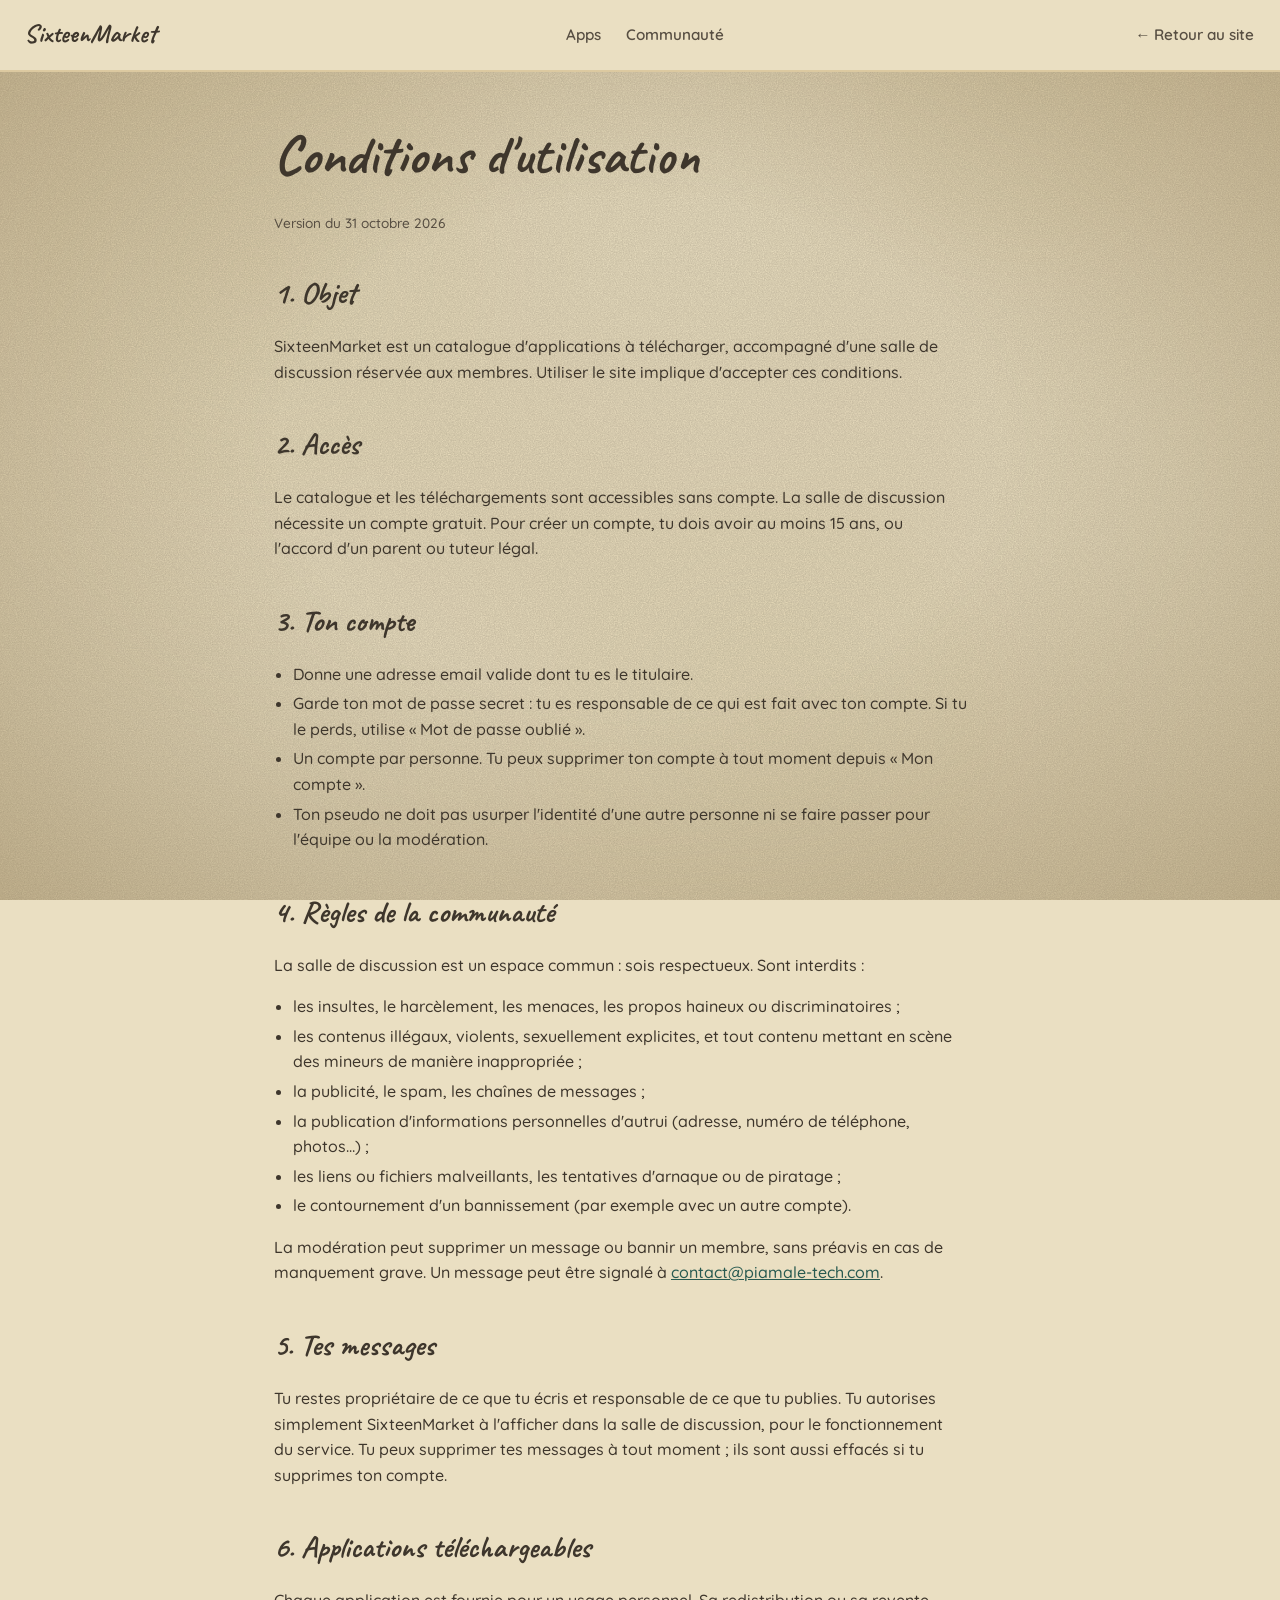
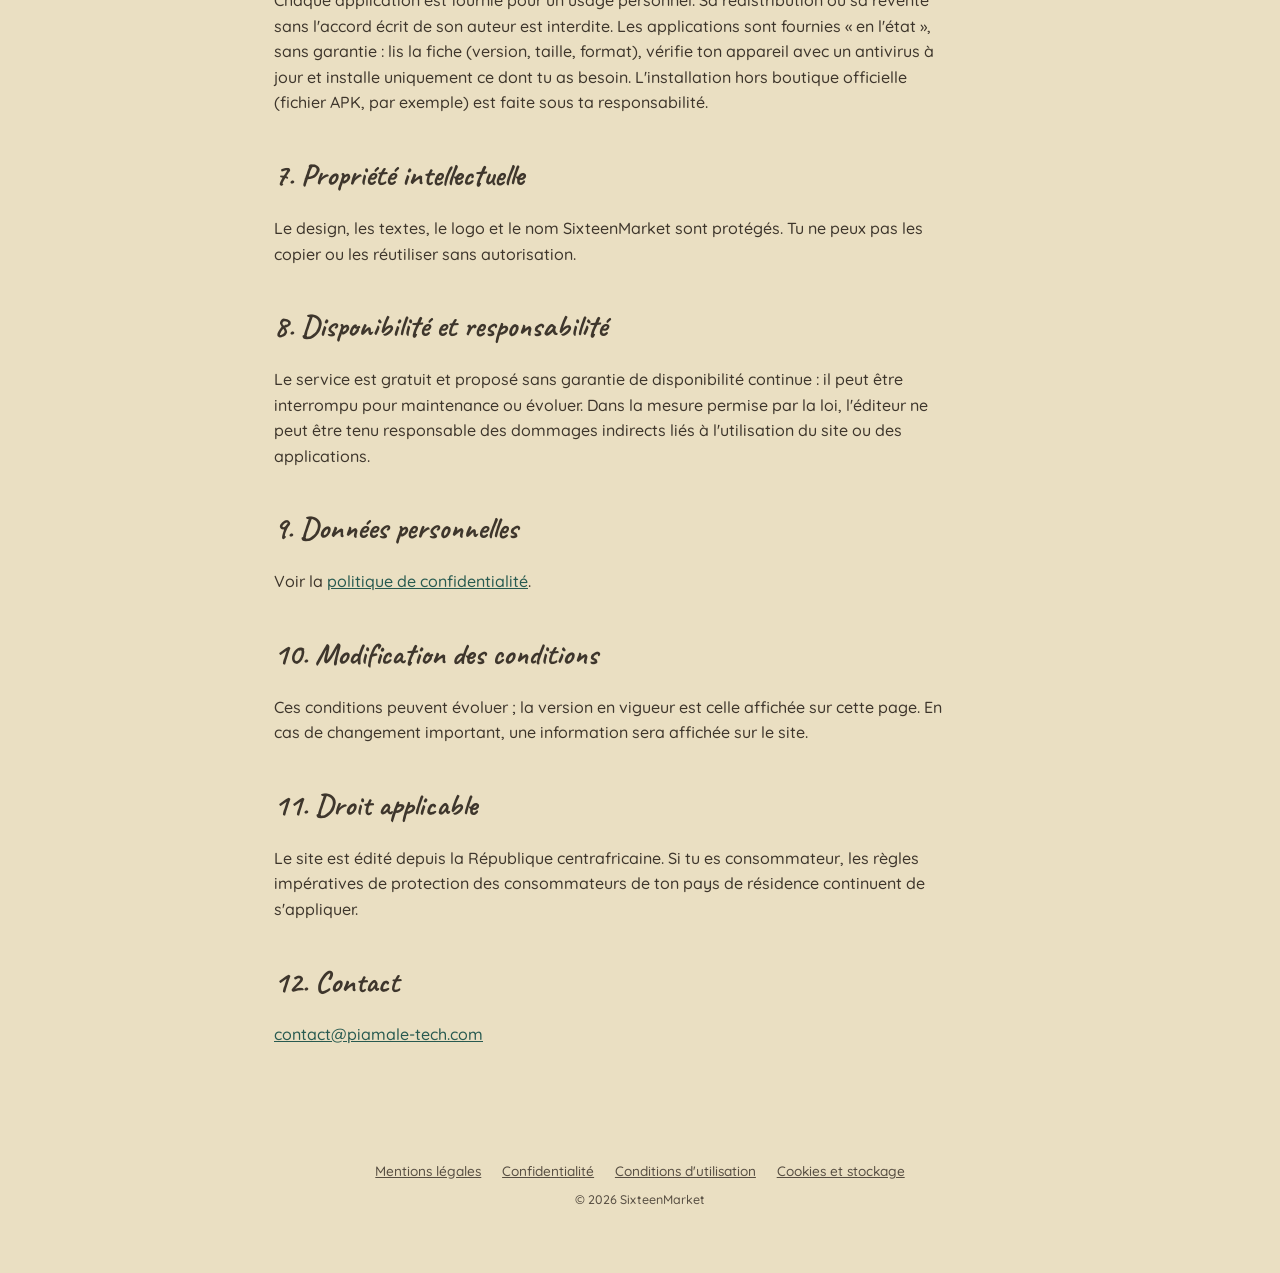
==== cgu.html @ 057de606 "SixteenMarket v3" ====
<!DOCTYPE html>
<html lang="fr">
<head>
  <meta charset="UTF-8">
  <meta name="viewport" content="width=device-width, initial-scale=1.0">
  <title>Conditions d&#x27;utilisation – SixteenMarket</title>
  <meta http-equiv="Content-Security-Policy" content="default-src 'none'; style-src 'self'; img-src 'self' data:; font-src 'self'; base-uri 'self'; form-action 'none'; object-src 'none'">
  <meta name="referrer" content="strict-origin-when-cross-origin">
  <meta name="description" content="Conditions d&#x27;utilisation de SixteenMarket : compte, règles de la communauté, applications téléchargeables.">
  <meta name="robots" content="index, follow">
  <meta name="theme-color" content="#EADFC2">
  <link rel="canonical" href="https://sixteenmarket.github.io/sixteenmarket/cgu.html">
  <link rel="icon" href="favicon.svg" type="image/svg+xml">
  <link rel="icon" href="icon-192.png" sizes="192x192" type="image/png">
  <link rel="apple-touch-icon" href="apple-touch-icon.png">
  <link rel="preload" href="fonts/caveat-latin-700-normal.woff2" as="font" type="font/woff2" crossorigin>
  <link rel="stylesheet" href="style.css?v=3">
</head>
<body class="legal-page">
<div class="grain-layer" aria-hidden="true"></div>
<nav class="topnav" aria-label="Navigation">
  <a class="brand" href="./">SixteenMarket</a>
  <div class="nav-links">
    <a class="nav-link" href="./#/apps">Apps</a>
    <a class="nav-link" href="./#/communaute">Communauté</a>
  </div>
  <div class="nav-auth"><a class="nav-link" href="./">← Retour au site</a></div>
</nav>
<main class="legal" id="main">

<h1>Conditions d'utilisation</h1>
<p class="updated">Version du 31 octobre 2026</p>

<h2>1. Objet</h2>
<p>SixteenMarket est un catalogue d'applications à télécharger, accompagné d'une salle de discussion réservée aux membres. Utiliser le site implique d'accepter ces conditions.</p>

<h2>2. Accès</h2>
<p>Le catalogue et les téléchargements sont accessibles sans compte. La salle de discussion nécessite un compte gratuit. Pour créer un compte, tu dois avoir au moins 15 ans, ou l'accord d'un parent ou tuteur légal.</p>

<h2>3. Ton compte</h2>
<ul>
  <li>Donne une adresse email valide dont tu es le titulaire.</li>
  <li>Garde ton mot de passe secret : tu es responsable de ce qui est fait avec ton compte. Si tu le perds, utilise « Mot de passe oublié ».</li>
  <li>Un compte par personne. Tu peux supprimer ton compte à tout moment depuis « Mon compte ».</li>
  <li>Ton pseudo ne doit pas usurper l'identité d'une autre personne ni se faire passer pour l'équipe ou la modération.</li>
</ul>

<h2>4. Règles de la communauté</h2>
<p>La salle de discussion est un espace commun : sois respectueux. Sont interdits :</p>
<ul>
  <li>les insultes, le harcèlement, les menaces, les propos haineux ou discriminatoires ;</li>
  <li>les contenus illégaux, violents, sexuellement explicites, et tout contenu mettant en scène des mineurs de manière inappropriée ;</li>
  <li>la publicité, le spam, les chaînes de messages ;</li>
  <li>la publication d'informations personnelles d'autrui (adresse, numéro de téléphone, photos…) ;</li>
  <li>les liens ou fichiers malveillants, les tentatives d'arnaque ou de piratage ;</li>
  <li>le contournement d'un bannissement (par exemple avec un autre compte).</li>
</ul>
<p>La modération peut supprimer un message ou bannir un membre, sans préavis en cas de manquement grave. Un message peut être signalé à <a href="mailto:contact@piamale-tech.com">contact@piamale-tech.com</a>.</p>

<h2>5. Tes messages</h2>
<p>Tu restes propriétaire de ce que tu écris et responsable de ce que tu publies. Tu autorises simplement SixteenMarket à l'afficher dans la salle de discussion, pour le fonctionnement du service. Tu peux supprimer tes messages à tout moment ; ils sont aussi effacés si tu supprimes ton compte.</p>

<h2>6. Applications téléchargeables</h2>
<p>Chaque application est fournie pour un usage personnel. Sa redistribution ou sa revente sans l'accord écrit de son auteur est interdite. Les applications sont fournies « en l'état », sans garantie : lis la fiche (version, taille, format), vérifie ton appareil avec un antivirus à jour et installe uniquement ce dont tu as besoin. L'installation hors boutique officielle (fichier APK, par exemple) est faite sous ta responsabilité.</p>

<h2>7. Propriété intellectuelle</h2>
<p>Le design, les textes, le logo et le nom SixteenMarket sont protégés. Tu ne peux pas les copier ou les réutiliser sans autorisation.</p>

<h2>8. Disponibilité et responsabilité</h2>
<p>Le service est gratuit et proposé sans garantie de disponibilité continue : il peut être interrompu pour maintenance ou évoluer. Dans la mesure permise par la loi, l'éditeur ne peut être tenu responsable des dommages indirects liés à l'utilisation du site ou des applications.</p>

<h2>9. Données personnelles</h2>
<p>Voir la <a href="confidentialite.html">politique de confidentialité</a>.</p>

<h2>10. Modification des conditions</h2>
<p>Ces conditions peuvent évoluer ; la version en vigueur est celle affichée sur cette page. En cas de changement important, une information sera affichée sur le site.</p>

<h2>11. Droit applicable</h2>
<p>Le site est édité depuis la République centrafricaine. Si tu es consommateur, les règles impératives de protection des consommateurs de ton pays de résidence continuent de s'appliquer.</p>

<h2>12. Contact</h2>
<p><a href="mailto:contact@piamale-tech.com">contact@piamale-tech.com</a></p>

</main>
<footer>
  <nav class="footer-links" aria-label="Informations légales">
    <a href="mentions-legales.html">Mentions légales</a>
    <a href="confidentialite.html">Confidentialité</a>
    <a href="cgu.html">Conditions d'utilisation</a>
    <a href="confidentialite.html#stockage">Cookies et stockage</a>
  </nav>
  <p class="footer-small">© 2026 SixteenMarket</p>
</footer>
</body>
</html>
---- style.css ----
/* Polices hébergées sur le site (aucune requête vers Google Fonts : pas de transfert de l'adresse IP des visiteurs) */
@font-face{font-family:'Caveat';font-style:normal;font-weight:600 700;font-display:swap;src:url(fonts/caveat-latin-700-normal.woff2) format('woff2');}
@font-face{font-family:'Quicksand';font-style:normal;font-weight:500;font-display:swap;src:url(fonts/quicksand-latin-500-normal.woff2) format('woff2');}
@font-face{font-family:'Quicksand';font-style:normal;font-weight:600;font-display:swap;src:url(fonts/quicksand-latin-600-normal.woff2) format('woff2');}
@font-face{font-family:'Quicksand';font-style:normal;font-weight:700;font-display:swap;src:url(fonts/quicksand-latin-700-normal.woff2) format('woff2');}

:root{
    --paper:#EADFC2;
    --paper-deep:#DCC9A0;
    --ink:#3E362C;
    --ink-soft:#574E42;
    --turquoise:#5FA898;
    --turquoise-deep:#3F7C70;
    --coral:#E2896A;
    --coral-deep:#B85F45;
    --violet:#A784B0;
    --violet-deep:#7C5A87;
    --amber:#E3AC44;
    --amber-deep:#B37F26;
    --turquoise-text:#285A50;
    --coral-text:#9A4A33;
    --amber-text:#7A5410;
  }

  *{box-sizing:border-box;}
  html{scroll-behavior:smooth;}
  body{
    margin:0;
    background:var(--paper);
    color:var(--ink);
    font-family:'Quicksand',sans-serif;
    font-weight:500;
    line-height:1.6;
    overflow-x:hidden;
  }
  body::before{
    content:"";position:fixed;inset:0;pointer-events:none;z-index:1;opacity:.35;mix-blend-mode:multiply;
    background-image:
      radial-gradient(circle at 20% 30%, rgba(216,199,156,.5) 0, transparent 40%),
      radial-gradient(circle at 80% 10%, rgba(216,199,156,.4) 0, transparent 35%),
      radial-gradient(circle at 60% 80%, rgba(216,199,156,.5) 0, transparent 45%),
      repeating-linear-gradient(0deg, rgba(62,54,44,.03) 0px, transparent 1px, transparent 2px, rgba(62,54,44,.03) 3px);
  }
  .grain-layer{position:fixed;inset:0;z-index:1;pointer-events:none;background:url(grain.png);opacity:.45;}
  body::after{
    content:"";position:fixed;inset:0;pointer-events:none;z-index:1;
    background:radial-gradient(ellipse at center, transparent 40%, rgba(140,115,69,.4) 100%);
  }

  h1,h2,h3{font-family:'Caveat',cursive;font-weight:700;margin:0;color:var(--ink);}
  :focus-visible{outline:3px solid var(--amber-deep);outline-offset:2px;}
  [hidden]{display:none !important;}

  /* ---------- transition overlay ---------- */
  .page-transition{position:fixed;inset:0;z-index:9990;pointer-events:none;opacity:0;}
  .page-transition svg{position:absolute;top:0;left:-15%;width:130%;height:100%;transform:translateX(-115%);}
  .page-transition path{fill:var(--turquoise-deep);}

  /* ---------- nav ---------- */
  .topnav{
    position:sticky;top:0;z-index:50;
    display:flex;align-items:center;justify-content:space-between;gap:1rem;
    padding:.9rem 1.5rem;background:var(--paper);border-bottom:2px solid var(--paper-deep);flex-wrap:wrap;
  }
  .brand{font-family:'Caveat',cursive;font-weight:700;font-size:1.6rem;}
  .nav-links{display:flex;gap:1.4rem;flex-wrap:wrap;}
  .nav-link{
    background:none;border:none;cursor:pointer;font-family:'Quicksand',sans-serif;font-weight:600;
    font-size:.95rem;color:var(--ink-soft);padding:.3rem .1rem;position:relative;
  }
  .nav-link::after{
    content:"";position:absolute;left:0;bottom:-4px;height:3px;width:100%;background:var(--coral-deep);
    transform:scaleX(0);transform-origin:left;transition:transform .3s cubic-bezier(.5,0,.25,1);border-radius:3px;
  }
  .nav-link:hover::after,.nav-link.active::after{transform:scaleX(1);}
  .nav-link.active{color:var(--ink);}
  .nav-auth{display:flex;align-items:center;gap:.8rem;font-size:.85rem;color:var(--ink-soft);}
  .nav-auth a{color:var(--ink-soft);}

  /* ---------- screens ---------- */
  .screen{display:none;position:relative;padding:3.5rem 1.5rem 5rem;max-width:1080px;margin:0 auto;}
  .screen.active{display:block;}
  .screen-title{font-size:2.4rem;margin-bottom:1.2rem;}

  /* ---------- hero (accueil) ---------- */
  .hero{text-align:center;padding-top:2rem;position:relative;}
  .tape{position:absolute;top:-10px;left:calc(50% - 220px);width:90px;height:34px;background:rgba(227,172,68,.55);border:1px solid rgba(179,127,38,.4);transform:rotate(-8deg);box-shadow:0 2px 4px rgba(62,54,44,.15);}
  .blob-wrap{position:absolute;inset:0;pointer-events:none;will-change:transform;}
  .blob{position:absolute;border-radius:42% 58% 63% 37% / 41% 44% 56% 59%;opacity:.55;mix-blend-mode:multiply;animation:float 13s ease-in-out infinite;}
  .blob.b1{width:180px;height:150px;background:var(--turquoise);top:-30px;left:8%;animation-delay:0s;}
  .blob.b2{width:150px;height:170px;background:var(--coral);top:40px;right:6%;animation-delay:1.4s;}
  .blob.b3{width:120px;height:110px;background:var(--violet);bottom:-40px;left:38%;animation-delay:2.8s;}
  .blob.accent{opacity:.28;}
  .blob.b4{width:70px;height:60px;background:var(--amber);top:6px;right:6%;animation-delay:.6s;}
  .deco{position:absolute;opacity:.25;mix-blend-mode:multiply;pointer-events:none;animation:float 13s ease-in-out infinite;}
  .deco.oval{border-radius:50%;}
  .deco.square{border-radius:16%;}
  .deco.rect{border-radius:12%;}
  @keyframes float{
    0%{transform:translate(0,0) rotate(0deg) scale(1);}
    30%{transform:translate(9px,-13px) rotate(4deg) scale(1.03);}
    62%{transform:translate(-7px,-5px) rotate(-3deg) scale(.98);}
    100%{transform:translate(0,0) rotate(0deg) scale(1);}
  }
  .wordmark{font-size:clamp(3rem,9vw,5.5rem);position:relative;display:inline-block;}
  .brush-underline{display:block;margin:.2rem auto 1.2rem;width:min(420px,80%);}
  .brush-underline path{fill:none;stroke:var(--coral-deep);stroke-width:8;stroke-linecap:round;stroke-dasharray:600;stroke-dashoffset:600;animation:draw 1.6s ease-out .3s forwards;}
  @keyframes draw{ to{ stroke-dashoffset:0; } }
  .slogan{font-family:'Caveat',cursive;font-size:1.6rem;color:var(--ink-soft);font-weight:600;}

  .worlds{display:flex;gap:2rem;flex-wrap:wrap;justify-content:center;padding-top:2.5rem;position:relative;}
  .card{
    display:block;text-decoration:none;color:inherit;max-width:100%;
    background:var(--paper-deep);width:260px;padding:1.6rem 1.4rem 1.8rem;border:none;font:inherit;text-align:left;cursor:pointer;
    clip-path:polygon(2% 4%,97% 0%,100% 96%,4% 100%);box-shadow:4px 6px 0 rgba(62,54,44,.08);
    transition:transform .5s cubic-bezier(.34,1.4,.4,1), box-shadow .5s ease, opacity .6s ease;
  }
  .card:nth-child(1){transform:rotate(-2.5deg);}
  .card:nth-child(2){transform:rotate(1.5deg);}
  .card:nth-child(3){transform:rotate(-1deg);}
  .card:hover{transform:rotate(0deg) translateY(-6px);box-shadow:6px 10px 0 rgba(62,54,44,.12);}
  .card h2,.card h3{font-size:1.8rem;margin-bottom:.4rem;}
  .card p{font-size:.92rem;color:var(--ink-soft);margin:0;}
  .card.apps{border-left:6px solid var(--turquoise-deep);}
  .card.comm{border-left:6px solid var(--coral-deep);}

  /* ---------- apps grid & fiche ---------- */
  .search-input{width:100%;max-width:360px;padding:.6rem 1rem;margin-bottom:2rem;border:2px solid var(--paper-deep);border-radius:20px;font-family:'Quicksand',sans-serif;background:var(--paper);color:var(--ink);}
  .search-input:focus{outline:none;border-color:var(--turquoise-deep);}
  .apps-grid{display:flex;flex-direction:column;gap:1rem;position:relative;z-index:2;}
  .app-tile{
    text-decoration:none;color:inherit;
    background:var(--paper-deep);padding:1rem;cursor:pointer;border:none;font:inherit;text-align:left;width:100%;
    display:flex;align-items:center;gap:1rem;
    clip-path:polygon(2% 3%,98% 0%,100% 97%,0% 100%);box-shadow:4px 6px 0 rgba(62,54,44,.08);
    transition:transform .4s cubic-bezier(.34,1.4,.4,1), box-shadow .4s ease;
  }
  .app-tile:hover{transform:translateY(-4px);box-shadow:6px 9px 0 rgba(62,54,44,.12);}
  .app-icon{width:58px;height:58px;flex:none;border-radius:28% 32% 30% 34%/32% 28% 34% 30%;overflow:hidden;display:block;}
  .app-icon img{width:100%;height:100%;object-fit:cover;display:block;}
  .app-info{min-width:0;}
  .app-info h2,.app-info h3{font-size:1.25rem;margin-bottom:.2rem;}
  .app-info p{font-size:.85rem;color:var(--ink-soft);margin:0;}
  .meta-row{font-size:.75rem;color:var(--ink-soft);display:flex;gap:.5rem;flex-wrap:wrap;}
  .back-link{background:none;border:none;color:var(--ink-soft);font-family:'Quicksand',sans-serif;font-weight:600;cursor:pointer;margin-bottom:1.5rem;padding:0;font-size:.9rem;}
  .fiche-card{background:var(--paper-deep);max-width:560px;padding:2rem;clip-path:polygon(1.5% 2%,98% 0%,100% 97%,2% 100%);box-shadow:5px 8px 0 rgba(62,54,44,.1);position:relative;z-index:2;}
  .ss-viewer{position:relative;width:100%;height:220px;border-radius:6% 10% 8% 12%/10% 6% 12% 8%;overflow:hidden;margin-bottom:.6rem;background:var(--paper-deep);}
  .ss-main{width:100%;height:100%;object-fit:cover;display:block;}
  .ss-nav{
    position:absolute;top:50%;transform:translateY(-50%);
    background:rgba(62,54,44,.55);color:var(--paper);border:none;
    width:2.2rem;height:2.2rem;border-radius:50%;font-size:1.2rem;line-height:1;cursor:pointer;
  }
  .ss-prev{left:.6rem;}
  .ss-next{right:.6rem;}
  .ss-dots{display:flex;gap:.4rem;justify-content:center;margin-bottom:1rem;}
  .ss-dot{width:8px;height:8px;border-radius:50%;background:var(--paper-deep);cursor:pointer;border:none;padding:0;}
  .ss-dot.active{background:var(--coral-deep);}
  .fiche-desc{color:var(--ink-soft);margin:.6rem 0 1rem;}
  .dl-row{display:flex;align-items:center;gap:1rem;flex-wrap:wrap;}
  .dl-btn{display:inline-block;background:var(--coral-text);color:var(--paper);border:none;font-family:'Quicksand',sans-serif;font-weight:700;font-size:.95rem;padding:.6rem 1.3rem;border-radius:40px 10px 40px 10px;cursor:pointer;text-decoration:none;transition:transform .25s cubic-bezier(.34,1.56,.64,1);}
  .dl-btn:hover{transform:translateY(-3px) rotate(-1deg);}
  .dl-btn:active{transform:translateY(0) scale(.97);}
  .dl-btn[disabled]{opacity:.55;cursor:wait;}
  .dl-count{font-size:.85rem;color:var(--ink-soft);}

  /* ---------- communauté ---------- */
  .cta-btn{background:none;border:2px solid var(--ink);color:var(--ink);font-family:'Quicksand',sans-serif;font-weight:600;padding:.6rem 1.4rem;border-radius:30px;cursor:pointer;margin-top:1rem;}
  .chat-layout{display:flex;gap:2rem;flex-wrap:wrap;align-items:flex-start;}
  .chat-main{flex:1;min-width:280px;max-width:640px;}
  .chat-messages{max-height:320px;overflow-y:auto;display:flex;flex-direction:column;gap:.6rem;padding:.8rem;background:var(--paper-deep);clip-path:polygon(1.5% 2%,98% 0%,100% 97%,2% 100%);margin-bottom:.8rem;}
  .chat-bubble{background:var(--paper);padding:.5rem .8rem;border-radius:14px;font-size:.9rem;}
  .chat-bubble strong{color:var(--turquoise-text);margin-right:.4rem;}
  .chat-form{display:flex;gap:.6rem;}
  .chat-form input{flex:1;padding:.5rem .9rem;border:2px solid var(--paper-deep);border-radius:20px;font-family:'Quicksand',sans-serif;background:var(--paper);color:var(--ink);}

  /* ---------- auth ---------- */
  .auth-tabs{display:flex;gap:.6rem;margin-bottom:1.4rem;position:relative;z-index:2;}
  .auth-tab{background:none;border:2px solid var(--paper-deep);color:var(--ink-soft);font-family:'Quicksand',sans-serif;font-weight:600;padding:.45rem 1.1rem;border-radius:20px;cursor:pointer;}
  .auth-tab.active{background:var(--ink);border-color:var(--ink);color:var(--paper);}
  .auth-form{display:flex;flex-direction:column;gap:1rem;max-width:340px;position:relative;z-index:2;}
  .auth-form label{display:flex;flex-direction:column;gap:.3rem;font-size:.9rem;color:var(--ink-soft);}
  .auth-form input[type=text],.auth-form input[type=email],.auth-form input[type=password]{padding:.5rem .8rem;border:2px solid var(--paper-deep);border-radius:14px;font-family:'Quicksand',sans-serif;background:var(--paper);color:var(--ink);}
  .form-note{font-size:.8rem;color:var(--ink-soft);margin-top:1rem;font-style:italic;}
  .pw-strength{font-size:.78rem;margin:-.6rem 0 0;min-height:1em;}
  .pw-strength.weak{color:var(--coral-text);}
  .pw-strength.medium{color:var(--amber-text);}
  .pw-strength.strong{color:var(--turquoise-text);}
  .pw-field{position:relative;}
  .pw-field input{width:100%;padding-right:4.4rem;}
  .pw-toggle{
    position:absolute;right:.4rem;top:50%;transform:translateY(-50%);
    background:none;border:none;cursor:pointer;font-size:.75rem;font-weight:600;
    padding:.3rem .5rem;color:var(--ink-soft);font-family:'Quicksand',sans-serif;
  }
  .cookie-banner{
    position:fixed;bottom:0;left:0;right:0;z-index:9995;
    background:var(--ink);color:var(--paper);
    padding:.9rem 1.5rem;display:flex;align-items:center;justify-content:center;gap:1.2rem;flex-wrap:wrap;
  }
  .cookie-banner p{margin:0;font-size:.85rem;max-width:640px;}
  .cookie-banner .cookie-actions{display:flex;gap:.6rem;flex:none;}
  .cookie-banner .cookie-actions button{flex:none;}
  .cookie-decline{background:none;border:2px solid var(--paper);color:var(--paper);font-family:'Quicksand',sans-serif;font-weight:600;padding:.55rem 1.2rem;border-radius:40px 10px 40px 10px;cursor:pointer;}

  /* ---------- admin ---------- */
  .admin-block{margin-bottom:2.4rem;}
  .admin-form{display:flex;flex-wrap:wrap;gap:.6rem;margin-bottom:1rem;}
  .admin-form input{padding:.5rem .8rem;border:2px solid var(--paper-deep);border-radius:14px;font-family:'Quicksand',sans-serif;background:var(--paper);color:var(--ink);flex:1;min-width:140px;}
  .file-field{display:flex;flex-direction:column;gap:.3rem;font-size:.8rem;color:var(--ink-soft);flex:1;min-width:200px;}
  .file-field input[type=file]{padding:.3rem;border:none;font-family:'Quicksand',sans-serif;font-size:.82rem;color:var(--ink);}
  .admin-list{list-style:none;padding:0;margin:0;display:flex;flex-direction:column;gap:.5rem;}
  .admin-list li{background:var(--paper-deep);padding:.6rem .9rem;border-radius:10px;display:flex;justify-content:space-between;align-items:center;gap:.6rem;flex-wrap:wrap;font-size:.88rem;}
  .mini-btn{background:var(--paper);border:1px solid var(--ink-soft);border-radius:14px;padding:.25rem .7rem;font-size:.78rem;cursor:pointer;color:var(--ink);}
  .mini-btn.danger{border-color:var(--coral-text);color:var(--coral-text);}

  /* ---------- footer ---------- */
  footer{display:flex;flex-direction:column;align-items:center;gap:.5rem;text-align:center;padding:3rem 1.5rem 4rem;position:relative;z-index:2;}
  .slogan-draw{display:inline-block;font-family:'Caveat',cursive;font-size:1.3rem;color:var(--ink-soft);clip-path:inset(0 100% 0 0);transition:clip-path 1.4s cubic-bezier(.4,0,.2,1);}
  .slogan-draw.drawn{clip-path:inset(0 0% 0 0);}

  @media (max-width:600px){ .fiche-card{padding:1.4rem;} }

  @media (prefers-reduced-motion:reduce){
    .blob,.deco{animation:none;}
    .brush-underline path{animation:none;stroke-dashoffset:0;}
    .slogan-draw{transition:none;clip-path:inset(0 0% 0 0);}
  }

/* positions des formes décoratives */
.dx1{width:70px;height:46px;background:var(--violet);bottom:-10px;left:6%;animation-delay:.9s;}
.dx2{width:44px;height:44px;background:var(--amber);bottom:20px;right:8%;animation-delay:2.1s;}
.dx3{width:60px;height:34px;background:var(--turquoise);bottom:30px;left:4%;animation-delay:1.2s;}
.dx4{width:50px;height:36px;background:var(--coral);top:120px;right:5%;animation-delay:2.4s;}
.dx5{width:46px;height:46px;background:var(--violet);top:10px;left:2%;animation-delay:.3s;}
.dx6{width:60px;height:40px;background:var(--amber);bottom:10px;right:4%;animation-delay:1.7s;}
.dx7{width:56px;height:40px;background:var(--amber);top:8px;right:5%;animation-delay:1.1s;}
.dx8{width:40px;height:40px;background:var(--violet);bottom:16px;left:5%;animation-delay:2.6s;}
.dx9{width:42px;height:42px;background:var(--violet);top:8px;right:5%;animation-delay:.7s;}
.dx10{width:52px;height:36px;background:var(--turquoise);bottom:14px;left:4%;animation-delay:2.2s;}
.dx11{width:56px;height:32px;background:var(--turquoise);top:6px;right:6%;animation-delay:.5s;}
.dx12{width:46px;height:46px;background:var(--coral);bottom:14px;left:4%;animation-delay:1.9s;}
.dx13{width:38px;height:38px;background:var(--amber);bottom:18px;right:4%;animation-delay:1.4s;}

/* =====================================================================
   AJOUTS (v3) : accessibilité, notifications, dialogues, pages légales…
   ===================================================================== */
.sr-only{position:absolute;width:1px;height:1px;padding:0;margin:-1px;overflow:hidden;clip:rect(0,0,0,0);white-space:nowrap;border:0;}
.skip-link{position:absolute;left:.8rem;top:-4rem;z-index:10000;background:var(--ink);color:var(--paper);padding:.6rem 1rem;border-radius:10px;text-decoration:none;font-weight:700;}
.skip-link:focus{top:.8rem;}
.screen-title:focus,.legal h1:focus{outline:none;}
.noscript{padding:1rem 1.5rem;background:var(--ink);color:var(--paper);text-align:center;position:relative;z-index:2;}
.noscript a{color:var(--paper);}
.visually-hidden-svg{position:absolute;width:0;height:0;}

/* navigation en liens */
a.nav-link{text-decoration:none;display:inline-block;}
.brand{text-decoration:none;color:var(--ink);}
.nav-auth a{text-decoration:none;}
.nav-auth a:hover{text-decoration:underline;}
.nav-auth .sep{opacity:.6;}

/* textes d'aide et d'état */
.muted{color:var(--ink-soft);}
.form-note{color:var(--ink-soft);}
.form-note.ok{color:var(--turquoise-text);font-style:normal;font-weight:600;}
.form-note.err{color:var(--coral-text);font-style:normal;font-weight:600;}
.form-note a,.legal a,.link-btn{color:var(--turquoise-text);}
.link-btn{background:none;border:none;padding:0;text-decoration:underline;cursor:pointer;font:inherit;font-size:.85rem;text-align:left;}
.empty-note{padding:1.2rem 1.4rem;background:var(--paper-deep);border-radius:14px;color:var(--ink-soft);max-width:560px;position:relative;z-index:2;}
.lead{max-width:560px;}

/* accueil : dernières apps */
.latest{margin-top:3rem;position:relative;z-index:2;}
.latest h2{font-size:1.9rem;margin-bottom:1rem;}
.latest .more{display:inline-block;margin-top:1rem;font-weight:700;color:var(--turquoise-text);}

/* fiche */
.fiche-actions{display:flex;gap:.8rem;flex-wrap:wrap;align-items:center;margin-top:1.2rem;}
.fiche-date{font-size:.78rem;color:var(--ink-soft);margin:.8rem 0 0;}
.ghost-btn{background:none;border:2px solid var(--ink);color:var(--ink);font-family:'Quicksand',sans-serif;font-weight:600;font-size:.9rem;padding:.5rem 1.1rem;border-radius:40px 10px 40px 10px;cursor:pointer;}
.ghost-btn:hover{background:rgba(62,54,44,.08);}
.back-link{text-decoration:none;display:inline-block;color:var(--ink-soft);}
.back-link:hover{text-decoration:underline;}

/* formulaires */
.auth-form{max-width:360px;}
.auth-form + .auth-form{margin-top:2rem;}
.auth-form label.check-row{flex-direction:row;align-items:flex-start;gap:.6rem;font-size:.82rem;line-height:1.45;}
.auth-form input[type=checkbox]{margin-top:.15rem;width:1.1rem;height:1.1rem;flex:none;accent-color:var(--turquoise-text);}
.auth-form input:focus-visible,.search-input:focus-visible,.chat-form input:focus-visible,.admin-form input:focus-visible{outline:3px solid var(--amber-deep);outline-offset:1px;}
.auth-form .hint{font-size:.78rem;color:var(--ink-soft);margin:-.5rem 0 0;}
.form-row-links{display:flex;gap:1rem;flex-wrap:wrap;align-items:center;margin-top:-.3rem;}
.sub-block{margin-top:2.6rem;max-width:560px;position:relative;z-index:2;}
.sub-block h3{font-size:1.6rem;margin-bottom:.4rem;}

/* chat */
.chat-messages{max-height:min(55vh,420px);}
.chat-bubble{overflow-wrap:anywhere;}
.chat-bubble.mine{align-self:flex-end;background:#F4ECD6;}
.chat-head{display:flex;gap:.5rem;align-items:center;font-size:.78rem;color:var(--ink-soft);flex-wrap:wrap;}
.chat-head strong{margin-right:0;}
.chat-text{white-space:pre-wrap;display:block;margin-top:.1rem;}
.badge{background:var(--coral-text);color:var(--paper);border-radius:10px;padding:0 .5rem;font-size:.7rem;font-weight:700;}
.chat-del{margin-left:auto;background:none;border:none;color:var(--coral-text);font-size:.75rem;cursor:pointer;text-decoration:underline;padding:0;font-family:inherit;}
.chat-count{font-size:.75rem;color:var(--ink-soft);margin:.3rem 0 0;text-align:right;}
.chat-empty{color:var(--ink-soft);font-size:.9rem;padding:.4rem;}
.chat-form input{min-width:0;}

/* admin */
.admin-actions{display:flex;gap:.4rem;flex-wrap:wrap;}
.admin-form .form-wide{flex-basis:100%;}
.admin-editing{background:rgba(227,172,68,.25);padding:.6rem .9rem;border-radius:10px;font-size:.85rem;margin-bottom:.8rem;display:flex;gap:.8rem;justify-content:space-between;align-items:center;flex-wrap:wrap;}
.admin-list .who{min-width:0;overflow-wrap:anywhere;}

/* notifications */
.toasts{position:fixed;left:50%;transform:translateX(-50%);bottom:6rem;z-index:9996;display:flex;flex-direction:column;gap:.5rem;align-items:center;width:min(92vw,460px);pointer-events:none;}
.toast{background:var(--ink);color:var(--paper);padding:.7rem 1.1rem;border-radius:14px;font-size:.9rem;box-shadow:0 6px 18px rgba(62,54,44,.3);animation:toastIn .25s ease-out;text-align:center;}
.toast.ok{background:var(--turquoise-text);}
.toast.error{background:var(--coral-text);}
@keyframes toastIn{from{opacity:0;transform:translateY(10px);}to{opacity:1;transform:none;}}

/* boîte de confirmation */
dialog{border:none;padding:0;background:transparent;color:var(--ink);max-width:min(92vw,440px);}
dialog::backdrop{background:rgba(62,54,44,.6);}
.dlg{background:var(--paper);padding:1.6rem;border:2px solid var(--ink);border-radius:18px;box-shadow:6px 8px 0 rgba(62,54,44,.2);}
.dlg p{margin:0;}
.dlg-actions{display:flex;gap:.6rem;justify-content:flex-end;margin-top:1.3rem;flex-wrap:wrap;}

/* bandeau d'information sur le stockage */
.cookie-banner a{color:var(--paper);}

/* pied de page */
.footer-links{display:flex;flex-wrap:wrap;gap:.4rem 1.3rem;justify-content:center;font-size:.85rem;}
.footer-links a{color:var(--ink-soft);}
.footer-small{font-size:.78rem;color:var(--ink-soft);margin:0;}

/* pages légales (pages statiques) */
.legal-page .topnav{justify-content:space-between;}
.legal{max-width:780px;margin:0 auto;padding:2.5rem 1.5rem 3rem;position:relative;z-index:2;}
.legal h1{font-size:clamp(2.4rem,7vw,3.4rem);margin-bottom:.3rem;}
.legal h2{font-size:1.9rem;margin:2.2rem 0 .5rem;}
.legal h3{font-size:1.4rem;margin:1.4rem 0 .3rem;}
.legal p,.legal li{max-width:68ch;}
.legal ul{padding-left:1.2rem;}
.legal li{margin:.25rem 0;}
.legal .updated{font-size:.85rem;color:var(--ink-soft);}
.legal .notice{background:var(--paper-deep);padding:1rem 1.2rem;border-left:6px solid var(--amber-deep);border-radius:6px;margin:1.2rem 0;}
.legal table{border-collapse:collapse;width:100%;font-size:.88rem;margin:.8rem 0;}
.legal th,.legal td{border:1px solid rgba(62,54,44,.3);padding:.45rem .6rem;text-align:left;vertical-align:top;}
.legal th{background:var(--paper-deep);}
.legal .toc{background:var(--paper-deep);padding:.8rem 1.2rem;border-radius:10px;font-size:.9rem;}
.legal .toc ol{margin:.3rem 0;padding-left:1.2rem;}
.legal code{background:var(--paper-deep);padding:0 .3rem;border-radius:4px;font-size:.9em;}
.table-wrap{overflow-x:auto;}

@media (max-width:600px){
  .topnav{padding:.7rem 1rem;}
  .screen{padding:2.2rem 1rem 4rem;}
  .nav-links{gap:1rem;}
  .worlds{gap:1.4rem;}
  .toasts{bottom:8rem;}
  .legal{padding:1.8rem 1rem 2.5rem;}
}
@media (prefers-reduced-motion:reduce){
  .toast{animation:none;}
}

/* dégradés de secours pour les icônes sans image */
.g0{background:linear-gradient(135deg,var(--turquoise),var(--violet));}
.g1{background:linear-gradient(135deg,var(--coral),var(--amber));}
.g2{background:linear-gradient(135deg,var(--violet),var(--coral));}
.g3{background:linear-gradient(135deg,var(--amber),var(--turquoise));}
.g4{background:linear-gradient(135deg,var(--turquoise),var(--coral));}

.dl-btn.is-off{opacity:.55;cursor:default;}
.dl-row.spaced{margin-top:1rem;}

.fiche-card h1{font-size:2.1rem;}
.admin-block h2,.sub-block h2{font-size:1.6rem;margin-bottom:.4rem;}

/* liens simples (sans classe) dans le contenu : même couleur que le reste du site */
main a:not([class]),.form-row-links a{color:var(--turquoise-text);}
@media (max-width:600px){
  .cookie-banner{padding:.7rem 1rem;gap:.6rem;}
  .cookie-banner p{font-size:.8rem;}
}
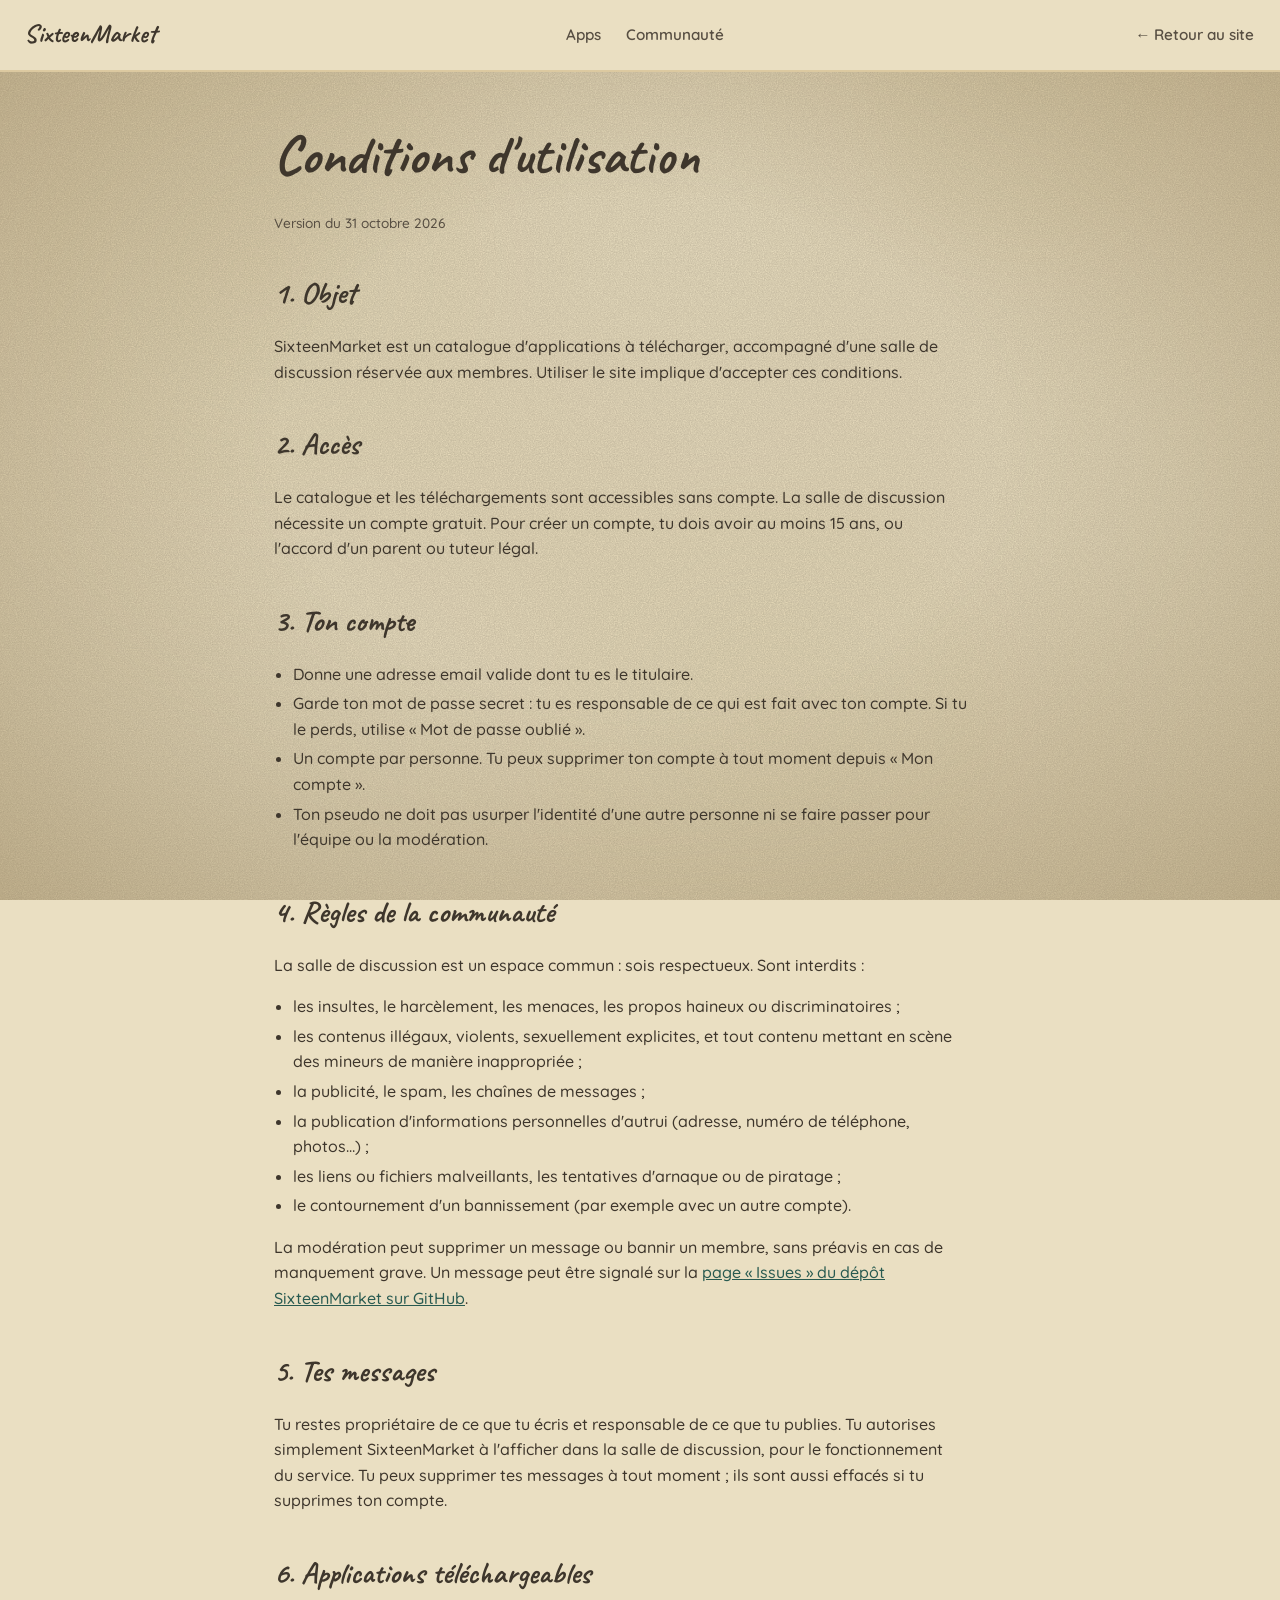
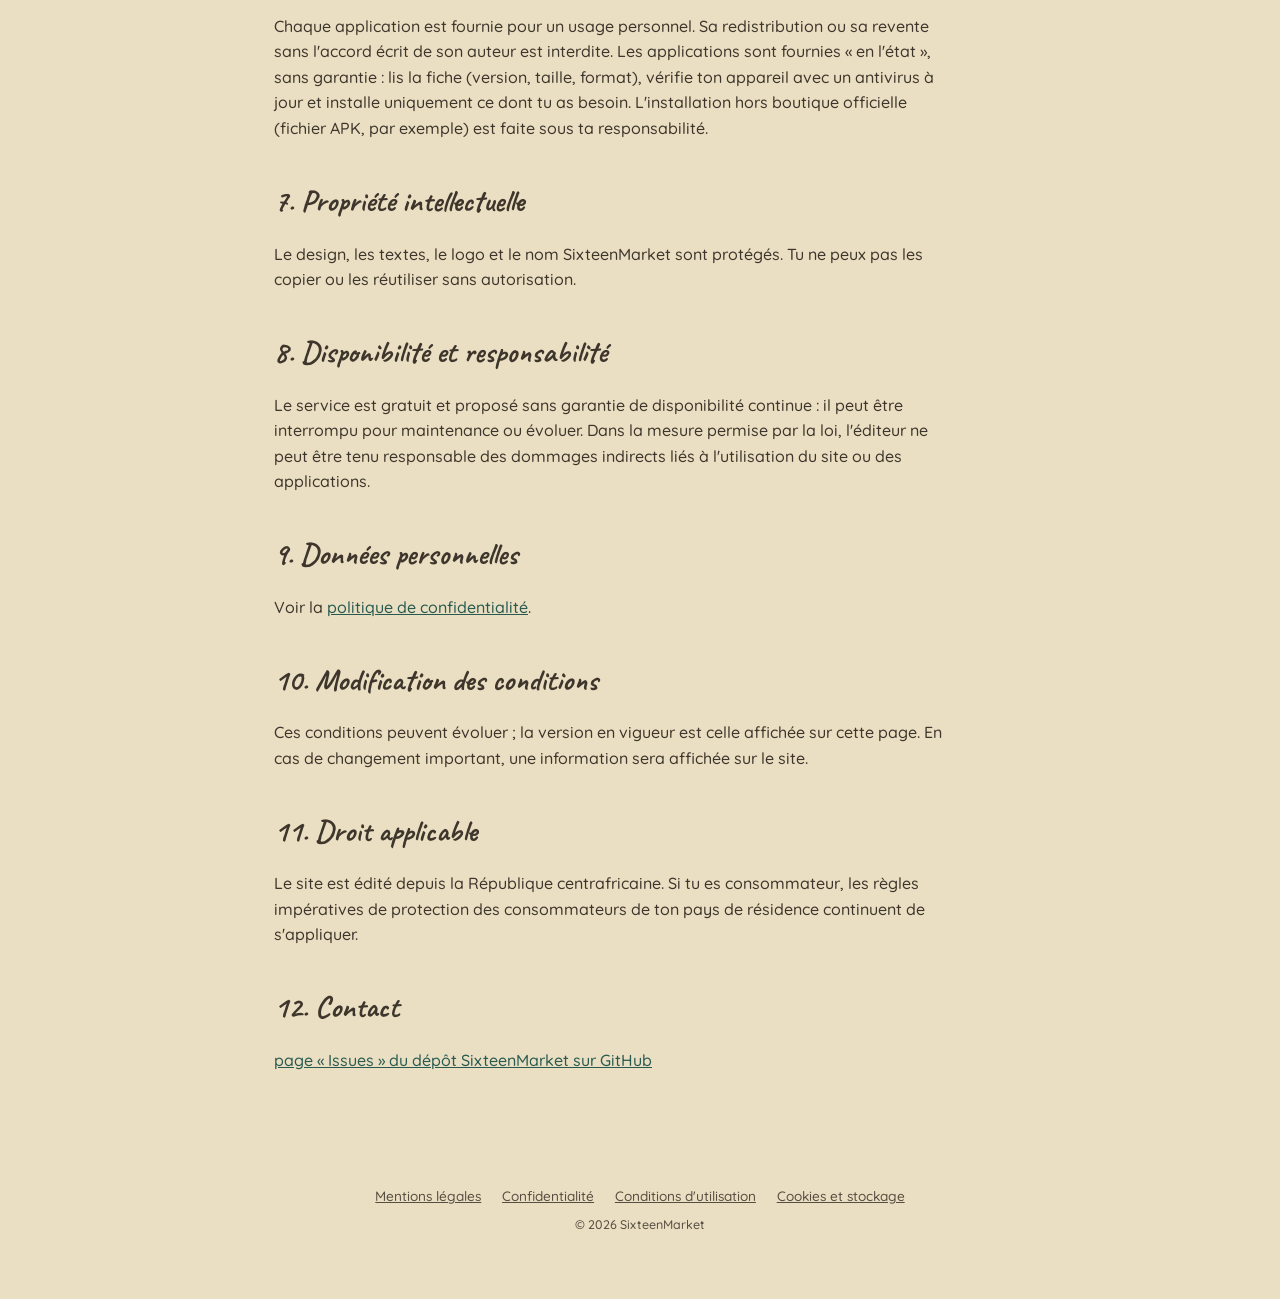
==== commit 484b1862: "Retire les informations non vérifiées des pages légales" ====
--- a/cgu.html
+++ b/cgu.html
@@ -55,7 +55,7 @@
   <li>les liens ou fichiers malveillants, les tentatives d'arnaque ou de piratage ;</li>
   <li>le contournement d'un bannissement (par exemple avec un autre compte).</li>
 </ul>
-<p>La modération peut supprimer un message ou bannir un membre, sans préavis en cas de manquement grave. Un message peut être signalé à <a href="mailto:contact@piamale-tech.com">contact@piamale-tech.com</a>.</p>
+<p>La modération peut supprimer un message ou bannir un membre, sans préavis en cas de manquement grave. Un message peut être signalé sur la <a href="https://github.com/SixteenMarket/sixteenmarket/issues" rel="noopener">page « Issues » du dépôt SixteenMarket sur GitHub</a>.</p>
 
 <h2>5. Tes messages</h2>
 <p>Tu restes propriétaire de ce que tu écris et responsable de ce que tu publies. Tu autorises simplement SixteenMarket à l'afficher dans la salle de discussion, pour le fonctionnement du service. Tu peux supprimer tes messages à tout moment ; ils sont aussi effacés si tu supprimes ton compte.</p>
@@ -79,7 +79,7 @@
 <p>Le site est édité depuis la République centrafricaine. Si tu es consommateur, les règles impératives de protection des consommateurs de ton pays de résidence continuent de s'appliquer.</p>
 
 <h2>12. Contact</h2>
-<p><a href="mailto:contact@piamale-tech.com">contact@piamale-tech.com</a></p>
+<p><a href="https://github.com/SixteenMarket/sixteenmarket/issues" rel="noopener">page « Issues » du dépôt SixteenMarket sur GitHub</a></p>
 
 </main>
 <footer>
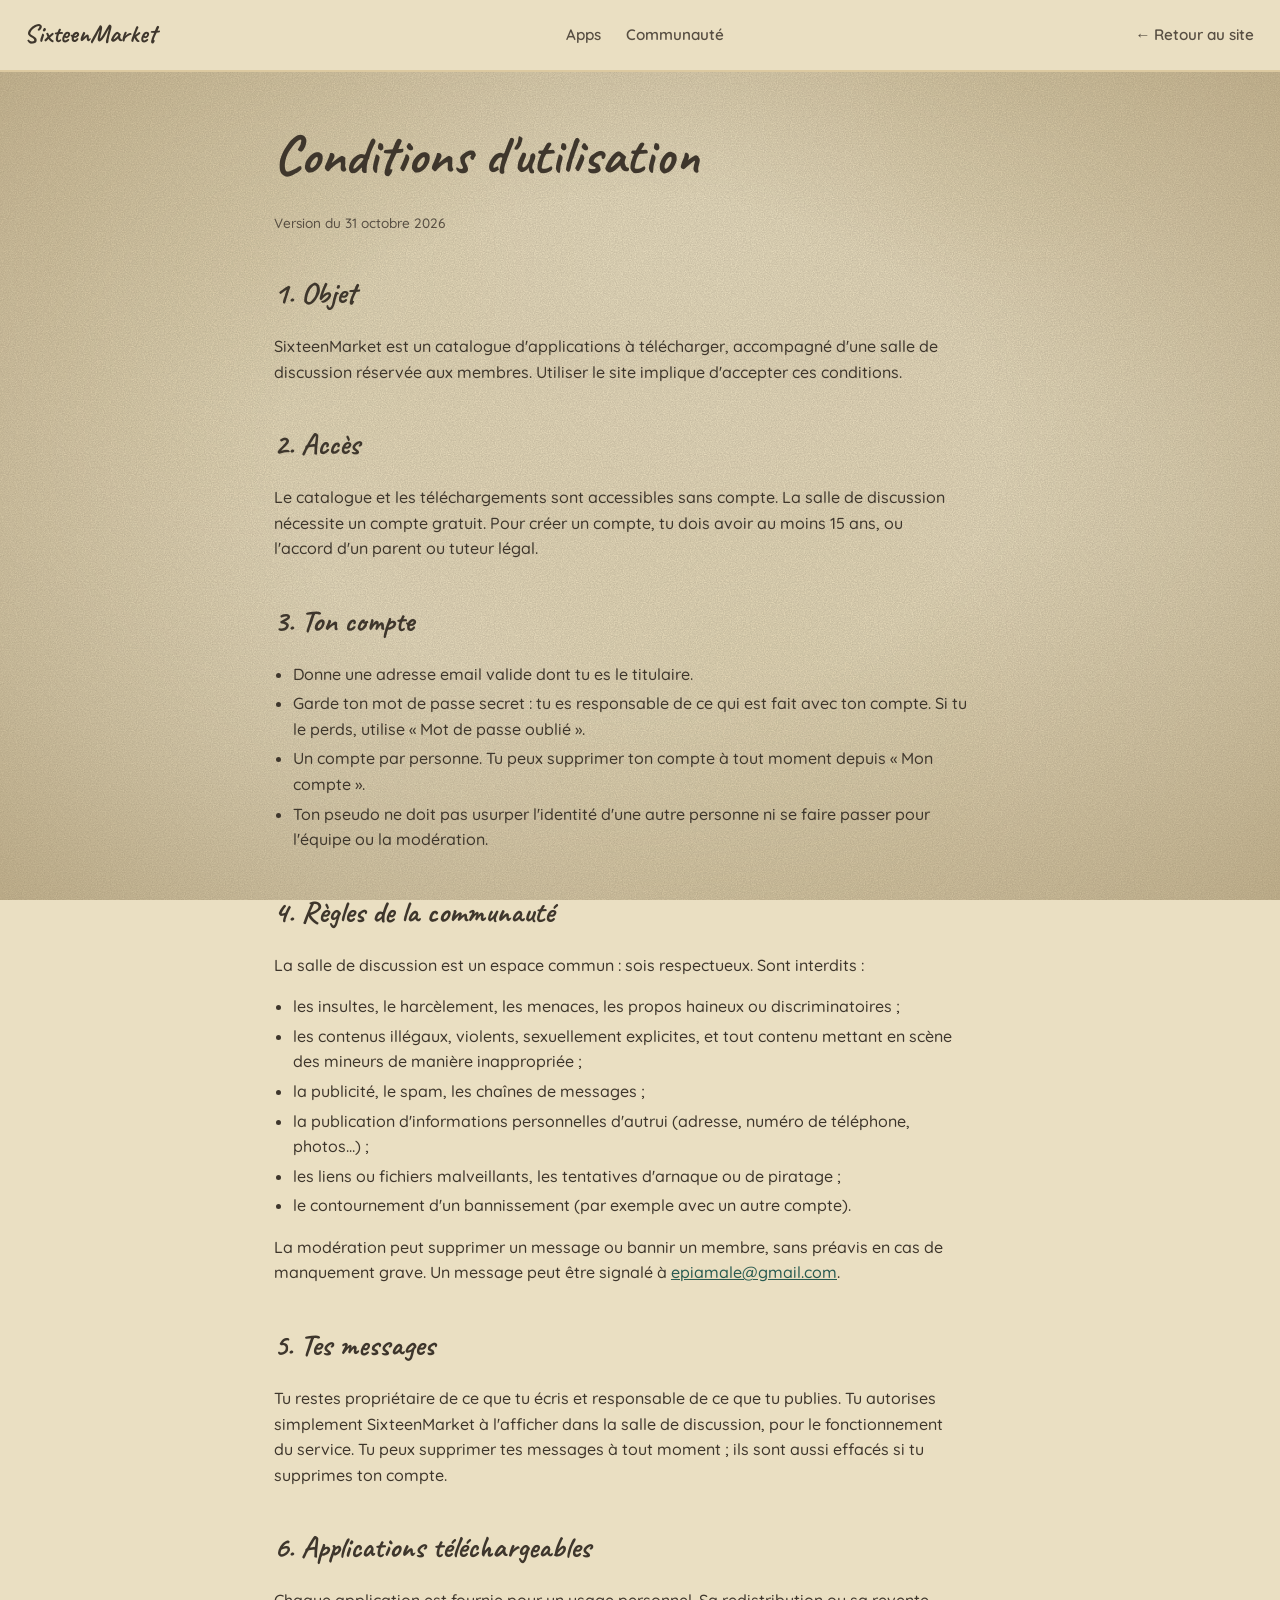
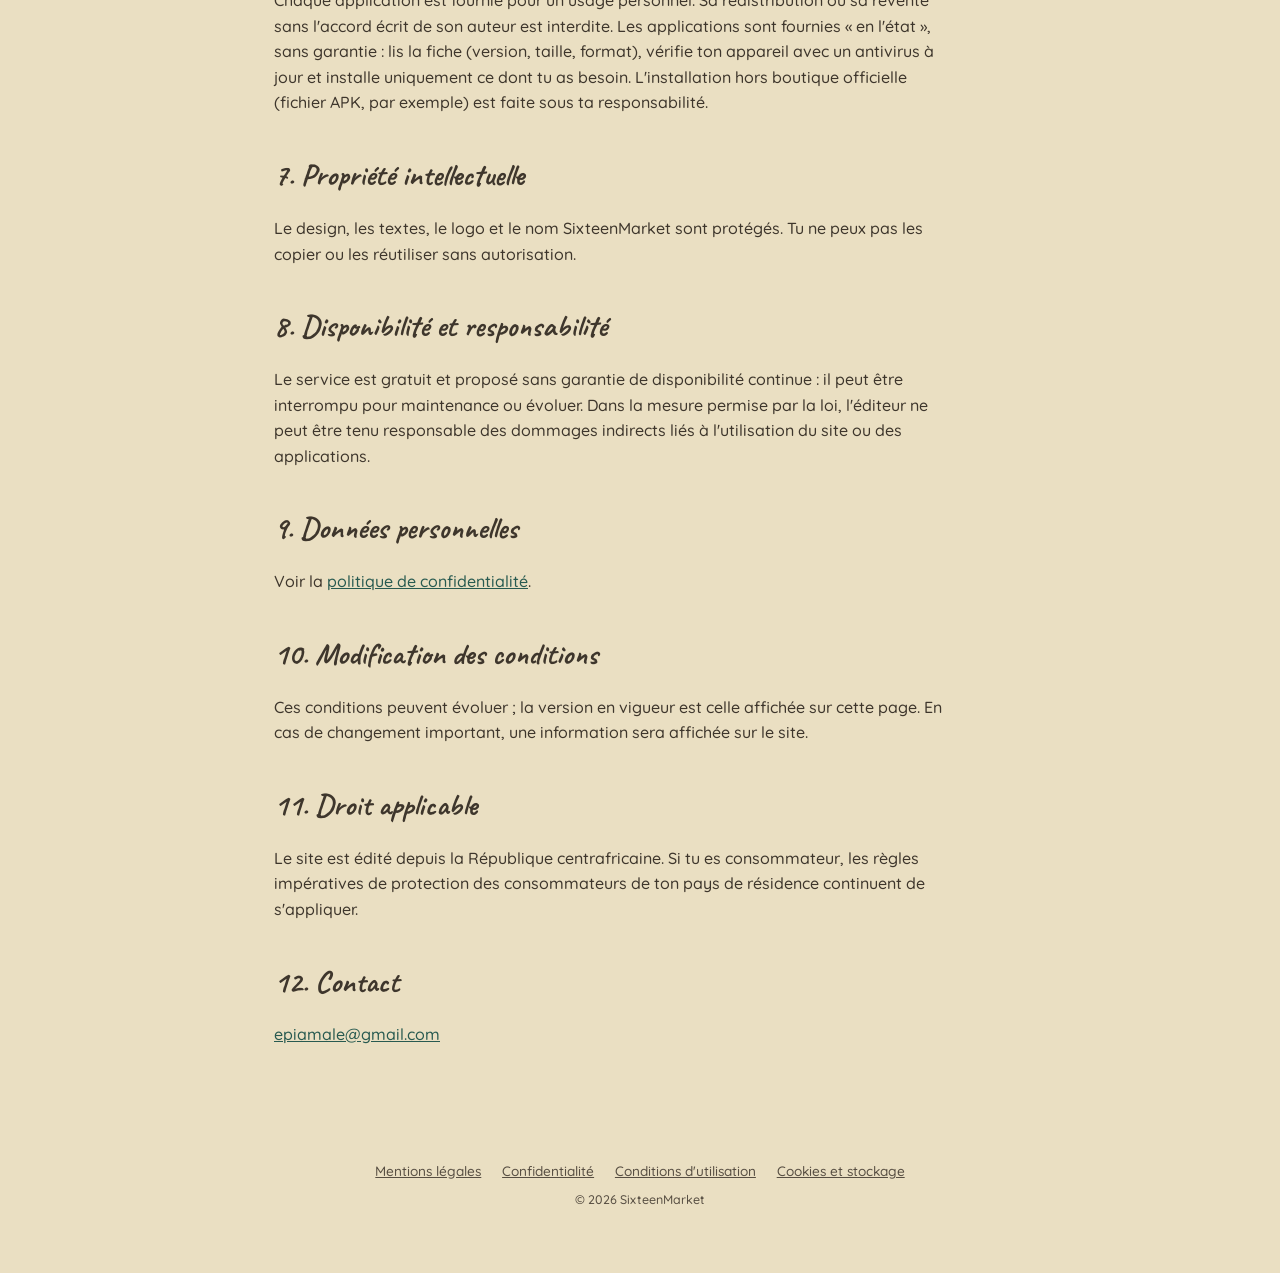
==== commit 8369b3d0: "Ajoute l'adresse de contact dans les pages légales" ====
--- a/cgu.html
+++ b/cgu.html
@@ -55,7 +55,7 @@
   <li>les liens ou fichiers malveillants, les tentatives d'arnaque ou de piratage ;</li>
   <li>le contournement d'un bannissement (par exemple avec un autre compte).</li>
 </ul>
-<p>La modération peut supprimer un message ou bannir un membre, sans préavis en cas de manquement grave. Un message peut être signalé sur la <a href="https://github.com/SixteenMarket/sixteenmarket/issues" rel="noopener">page « Issues » du dépôt SixteenMarket sur GitHub</a>.</p>
+<p>La modération peut supprimer un message ou bannir un membre, sans préavis en cas de manquement grave. Un message peut être signalé à <a href="mailto:epiamale@gmail.com">epiamale@gmail.com</a>.</p>
 
 <h2>5. Tes messages</h2>
 <p>Tu restes propriétaire de ce que tu écris et responsable de ce que tu publies. Tu autorises simplement SixteenMarket à l'afficher dans la salle de discussion, pour le fonctionnement du service. Tu peux supprimer tes messages à tout moment ; ils sont aussi effacés si tu supprimes ton compte.</p>
@@ -79,7 +79,7 @@
 <p>Le site est édité depuis la République centrafricaine. Si tu es consommateur, les règles impératives de protection des consommateurs de ton pays de résidence continuent de s'appliquer.</p>
 
 <h2>12. Contact</h2>
-<p><a href="https://github.com/SixteenMarket/sixteenmarket/issues" rel="noopener">page « Issues » du dépôt SixteenMarket sur GitHub</a></p>
+<p><a href="mailto:epiamale@gmail.com">epiamale@gmail.com</a></p>
 
 </main>
 <footer>
